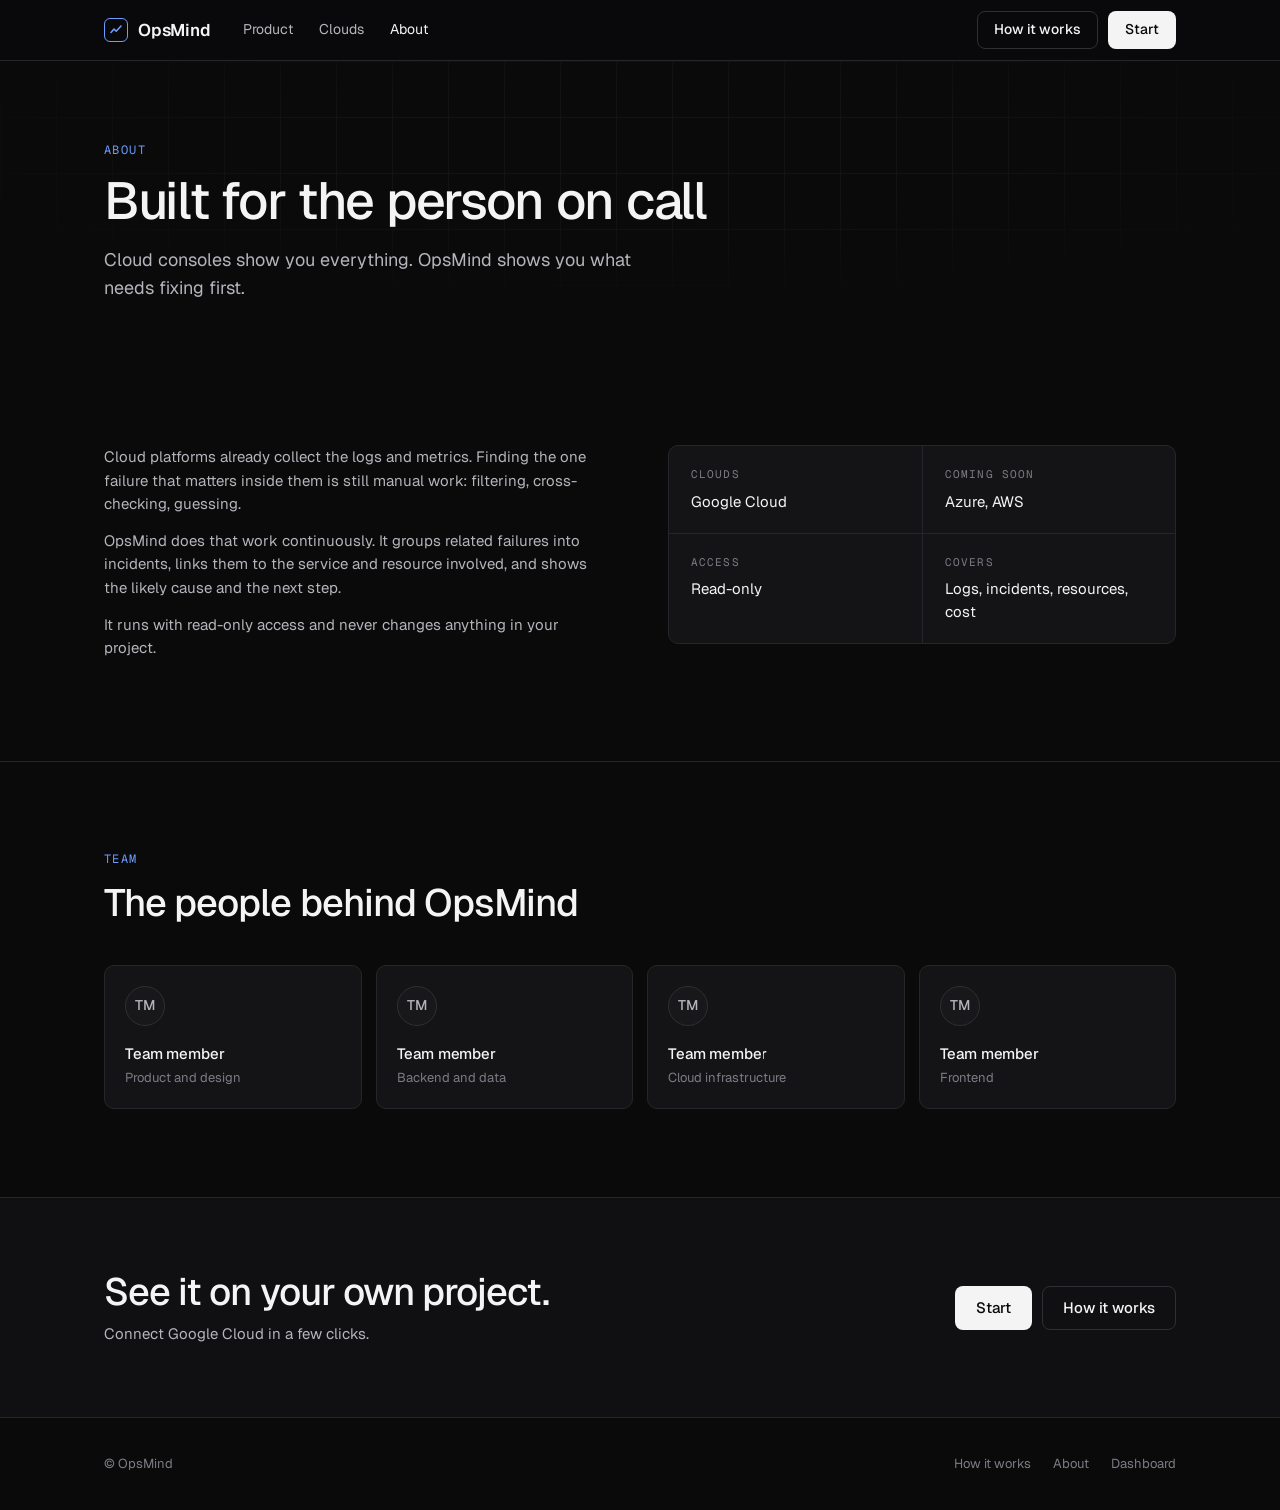
==== static/about.html @ 28931588 "Redesign the landing page; add How it works and About pages Replaces the landing page with a short, " ====
<!doctype html>
<html lang="en">
<head>
<meta charset="utf-8">
<meta name="viewport" content="width=device-width, initial-scale=1">
<title>About · OpsMind</title>
<meta name="description" content="What OpsMind is, why it exists, and the team building it.">
<link rel="preconnect" href="https://fonts.googleapis.com">
<link rel="preconnect" href="https://fonts.gstatic.com" crossorigin>
<link href="https://fonts.googleapis.com/css2?family=Geist:wght@400;500;600&family=Geist+Mono:wght@400;500&display=swap" rel="stylesheet">
<link rel="stylesheet" href="/static/landing.css">
</head>
<body>

<nav class="nav">
  <div class="wrap nav-in">
    <a class="logo" href="/">
      <span class="logo-mark" aria-hidden="true">
        <svg width="12" height="12" viewBox="0 0 12 12" fill="none"><path d="M1 8.5 4 5l2.2 2.2L11 2" stroke="#6c9cff" stroke-width="1.6" stroke-linecap="round" stroke-linejoin="round"/></svg>
      </span>
      OpsMind
    </a>
    <div class="nav-links">
      <a href="/#product">Product</a>
      <a href="/#clouds">Clouds</a>
      <a href="/about" aria-current="page">About</a>
    </div>
    <div class="nav-cta">
      <a class="btn btn-ghost" href="/how-it-works">How it works</a>
      <a class="btn btn-primary" href="/app#projects">Start</a>
    </div>
  </div>
</nav>

<header class="page-head grid-bg">
  <div class="wrap">
    <div class="eyebrow">About</div>
    <h1>Built for the person on call</h1>
    <p class="lede">Cloud consoles show you everything. OpsMind shows you what needs fixing first.</p>
  </div>
</header>

<section class="section">
  <div class="wrap about-grid">
    <div class="reveal">
      <p>Cloud platforms already collect the logs and metrics. Finding the one failure that matters inside them is still manual work: filtering, cross-checking, guessing.</p>
      <p>OpsMind does that work continuously. It groups related failures into incidents, links them to the service and resource involved, and shows the likely cause and the next step.</p>
      <p>It runs with read-only access and never changes anything in your project.</p>
    </div>
    <div class="panel facts reveal">
      <div><div class="label">Clouds</div><div class="v">Google Cloud</div></div>
      <div><div class="label">Coming soon</div><div class="v">Azure, AWS</div></div>
      <div><div class="label">Access</div><div class="v">Read-only</div></div>
      <div><div class="label">Covers</div><div class="v">Logs, incidents, resources, cost</div></div>
    </div>
  </div>
</section>

<section class="section">
  <div class="wrap">
    <div class="section-head reveal">
      <div class="eyebrow">Team</div>
      <h2>The people behind OpsMind</h2>
    </div>
    <!-- TEAM: replace names, initials and roles with the real team. -->
    <div class="team reveal">
      <div class="panel member"><div class="avatar">TM</div><h3>Team member</h3><p>Product and design</p></div>
      <div class="panel member"><div class="avatar">TM</div><h3>Team member</h3><p>Backend and data</p></div>
      <div class="panel member"><div class="avatar">TM</div><h3>Team member</h3><p>Cloud infrastructure</p></div>
      <div class="panel member"><div class="avatar">TM</div><h3>Team member</h3><p>Frontend</p></div>
    </div>
  </div>
</section>

<section class="cta">
  <div class="wrap cta-in">
    <div>
      <h2>See it on your own project.</h2>
      <p>Connect Google Cloud in a few clicks.</p>
    </div>
    <div class="cta-actions">
      <a class="btn btn-primary btn-lg" href="/app#projects">Start</a>
      <a class="btn btn-ghost btn-lg" href="/how-it-works">How it works</a>
    </div>
  </div>
</section>

<footer>
  <div class="wrap foot-in">
    <span>© OpsMind</span>
    <div class="foot-links">
      <a href="/how-it-works">How it works</a>
      <a href="/about">About</a>
      <a href="/app">Dashboard</a>
    </div>
  </div>
</footer>

<script src="/static/landing.js"></script>
</body>
</html>
---- static/landing.css ----
/* OpsMind marketing pages: landing, how it works, about.
   One stylesheet for all three so the pages read as one product. */

:root {
  --bg: #0a0a0b;
  --bg-2: #101012;
  --panel: #141416;
  --panel-2: #18181b;
  --line: #26262a;
  --line-2: #2f2f34;
  --text: #f4f4f5;
  --text-2: #b4b4bb;
  --muted: #7c7c85;
  --accent: #6c9cff;
  --good: #3ecf8e;
  --warn: #f5b041;
  --bad: #f06a6a;
  --radius: 10px;
  --wrap: 1120px;
  --sans: "Geist", ui-sans-serif, system-ui, -apple-system, "Segoe UI", sans-serif;
  --mono: "Geist Mono", ui-monospace, "SFMono-Regular", Menlo, monospace;
}

* { box-sizing: border-box; }
html { scroll-behavior: smooth; }
body {
  margin: 0;
  background: var(--bg);
  color: var(--text);
  font-family: var(--sans);
  font-size: 15px;
  line-height: 1.55;
  -webkit-font-smoothing: antialiased;
}
a { color: inherit; text-decoration: none; }
svg { display: block; }

.wrap { width: 100%; max-width: var(--wrap); margin: 0 auto; padding: 0 24px; }

/* Faint grid behind the hero. Decoration only. */
.grid-bg { position: relative; isolation: isolate; }
.grid-bg::before {
  content: "";
  position: absolute; inset: 0; z-index: -1;
  background-image:
    linear-gradient(var(--line) 1px, transparent 1px),
    linear-gradient(90deg, var(--line) 1px, transparent 1px);
  background-size: 56px 56px;
  opacity: .35;
  -webkit-mask-image: radial-gradient(ellipse 80% 70% at 50% 30%, #000 30%, transparent 75%);
  mask-image: radial-gradient(ellipse 80% 70% at 50% 30%, #000 30%, transparent 75%);
  pointer-events: none;
}

/* ------------------------------------------------------------------- nav */
.nav {
  position: sticky; top: 0; z-index: 20;
  background: rgba(10, 10, 11, .82);
  -webkit-backdrop-filter: blur(10px);
  backdrop-filter: blur(10px);
  border-bottom: 1px solid var(--line);
}
.nav-in { display: flex; align-items: center; gap: 32px; height: 60px; }
.logo { display: flex; align-items: center; gap: 10px; font-weight: 600; font-size: 17px; letter-spacing: -.01em; }
.logo-mark {
  width: 24px; height: 24px; border-radius: 6px;
  border: 1.5px solid var(--accent);
  display: grid; place-items: center;
}
.nav-links { display: flex; gap: 26px; font-size: 14px; color: var(--text-2); }
.nav-links a:hover, .nav-links a[aria-current="page"] { color: var(--text); }
.nav-cta { margin-left: auto; display: flex; align-items: center; gap: 10px; }

.btn {
  display: inline-flex; align-items: center; gap: 8px;
  height: 38px; padding: 0 16px;
  border-radius: 8px; font-size: 14px; font-weight: 500;
  border: 1px solid transparent; transition: background .15s, border-color .15s;
  white-space: nowrap;
}
.btn-primary { background: var(--text); color: #0a0a0b; }
.btn-primary:hover { background: #fff; }
.btn-ghost { border-color: var(--line-2); color: var(--text); }
.btn-ghost:hover, .btn-ghost[aria-current="page"] { border-color: #45454c; background: var(--panel); }
.btn-lg { height: 44px; padding: 0 20px; font-size: 15px; }

/* ----------------------------------------------------------------- type */
.eyebrow {
  font-family: var(--mono); font-size: 12px; letter-spacing: .12em;
  text-transform: uppercase; color: var(--accent);
}
h1, h2, h3 { margin: 0; font-weight: 500; letter-spacing: -.025em; }
h1 { font-size: clamp(40px, 5.6vw, 64px); line-height: 1.04; }
h2 { font-size: clamp(28px, 3.4vw, 38px); line-height: 1.15; }
h3 { font-size: 17px; letter-spacing: -.01em; }
.lede { font-size: 18px; color: var(--text-2); max-width: 30em; margin: 0; }
.mono { font-family: var(--mono); }

section { border-bottom: 1px solid var(--line); }
.section { padding: 88px 0; }
.section-head { margin-bottom: 40px; }
.section-head h2 { margin-top: 12px; }

/* ----------------------------------------------------------------- hero */
.hero { padding: 96px 0 104px; }
.hero-in { display: grid; grid-template-columns: 1fr 1.05fr; gap: 56px; align-items: center; }
.hero h1 { margin-top: 18px; }
.hero .lede { margin-top: 22px; }
.hero-cta { display: flex; gap: 12px; margin-top: 32px; flex-wrap: wrap; }
.hero-note { margin-top: 18px; font-size: 13px; color: var(--muted); display: flex; align-items: center; gap: 8px; }
.live-dot { width: 7px; height: 7px; border-radius: 50%; background: var(--good); box-shadow: 0 0 0 3px rgba(62, 207, 142, .15); flex: none; }

/* -------------------------------------------------------------- panels */
.panel { background: var(--panel); border: 1px solid var(--line); border-radius: var(--radius); }
.panel-pad { padding: 20px 22px; }
.panel-head { display: flex; align-items: flex-start; justify-content: space-between; gap: 12px; }
.panel-title { font-size: 15px; font-weight: 500; }
.panel-sub { font-family: var(--mono); font-size: 11px; letter-spacing: .08em; color: var(--muted); text-transform: uppercase; margin-top: 3px; }
.chip {
  font-family: var(--mono); font-size: 11.5px; color: var(--text-2);
  border: 1px solid var(--line-2); border-radius: 5px; padding: 3px 8px; white-space: nowrap;
}
.label { font-family: var(--mono); font-size: 11px; letter-spacing: .1em; text-transform: uppercase; color: var(--muted); }

/* hero product preview */
.preview { display: grid; gap: 14px; }
.preview-row { display: grid; grid-template-columns: 1fr 1fr; gap: 14px; }
.chart { width: 100%; height: auto; margin-top: 16px; }
.chart text { font-family: var(--mono); font-size: 10px; fill: var(--muted); }
.sev { font-family: var(--mono); font-size: 11px; letter-spacing: .08em; color: var(--bad); display: flex; align-items: center; gap: 7px; }
.sev::before { content: ""; width: 7px; height: 7px; border-radius: 50%; background: var(--bad); }
.incident-title { margin-top: 10px; font-size: 14.5px; line-height: 1.45; }
.cause { margin-top: 8px; font-size: 13px; color: var(--text-2); }
.cause b { color: var(--text); font-weight: 500; }
.link { color: var(--accent); font-size: 13px; display: inline-block; margin-top: 12px; }
.link:hover { text-decoration: underline; }
.events { list-style: none; margin: 12px 0 0; padding: 0; display: grid; gap: 8px; }
.events li { display: flex; justify-content: space-between; gap: 12px; font-family: var(--mono); font-size: 12.5px; }
.events .t { color: var(--muted); }
.lvl-err { color: var(--bad); }
.lvl-warn { color: var(--warn); }
.flow {
  display: flex; align-items: center; gap: 10px; flex-wrap: wrap;
  padding: 12px 18px; font-family: var(--mono); font-size: 12.5px;
}
.flow .arrow { color: var(--muted); }
.flow .hl { color: var(--accent); }
.flow .note { margin-left: auto; font-family: var(--sans); font-size: 12.5px; color: var(--muted); }

/* ---------------------------------------------------------- providers */
.providers { padding: 44px 0; text-align: center; }
.providers .label { display: block; margin-bottom: 22px; }
.provider-row { display: flex; justify-content: center; gap: 14px; flex-wrap: wrap; }
.provider {
  display: flex; align-items: center; gap: 10px;
  padding: 10px 16px; border: 1px solid var(--line); border-radius: 8px;
  font-size: 15px;
}
.provider.soon { color: var(--muted); }
.badge {
  font-family: var(--mono); font-size: 10.5px; letter-spacing: .06em; text-transform: uppercase;
  padding: 2px 7px; border-radius: 4px;
}
.badge-live { color: var(--good); background: rgba(62, 207, 142, .1); }
.badge-soon { color: var(--muted); background: var(--panel-2); }

/* ---------------------------------------------------------- workspace */
.workspace { display: grid; grid-template-columns: 1.55fr 1fr; gap: 14px; }
.stack { display: grid; gap: 14px; }
.stat { display: flex; flex-direction: column; justify-content: space-between; min-height: 150px; }
.stat-row { display: flex; align-items: baseline; justify-content: space-between; gap: 12px; margin-top: 10px; }
.stat-value { font-size: 30px; font-weight: 500; letter-spacing: -.02em; }
.delta { font-family: var(--mono); font-size: 13px; }
.delta.bad { color: var(--bad); }
.delta.good { color: var(--good); }
.stat-foot { font-size: 13px; color: var(--muted); margin-top: 6px; }
.legend { display: flex; gap: 18px; margin-top: 10px; font-size: 12px; color: var(--muted); }
.legend span { display: inline-flex; align-items: center; gap: 7px; }
.legend i { display: inline-block; width: 18px; border-top: 2px solid var(--accent); }
.legend i.prev { border-top: 2px dashed #6b6b73; }

/* ---------------------------------------------------------- trust strip */
.trust { display: grid; grid-template-columns: repeat(4, 1fr); }
.trust > div { padding: 22px; border-left: 1px solid var(--line); }
.trust > div:first-child { border-left: 0; }
.trust h3 { font-size: 14.5px; margin-top: 8px; }
.trust p { margin: 4px 0 0; font-size: 13px; color: var(--muted); }

/* -------------------------------------------------------------- CTA */
.cta { padding: 72px 0; background: var(--bg-2); }
.cta-in { display: flex; align-items: center; justify-content: space-between; gap: 32px; flex-wrap: wrap; }
.cta p { margin: 8px 0 0; color: var(--text-2); }
.cta-actions { display: flex; gap: 10px; }

/* ----------------------------------------------------------- footer */
footer { padding: 36px 0; }
.foot-in { display: flex; align-items: center; justify-content: space-between; gap: 24px; flex-wrap: wrap; font-size: 13px; color: var(--muted); }
.foot-links { display: flex; gap: 22px; }
.foot-links a:hover { color: var(--text); }

/* ------------------------------------------------- inner page header */
.page-head { padding: 80px 0 56px; }
.page-head h1 { font-size: clamp(36px, 4.6vw, 52px); margin-top: 14px; }
.page-head .lede { margin-top: 18px; }

/* ------------------------------------------------- how it works page */
.steps { display: grid; grid-template-columns: repeat(4, 1fr); position: relative; }
.step { padding-right: 22px; }
.step-num {
  width: 34px; height: 34px; border-radius: 50%;
  display: grid; place-items: center;
  border: 1px solid var(--line-2); background: var(--panel);
  font-family: var(--mono); font-size: 13px; color: var(--accent);
  position: relative; z-index: 1;
}
.step-line { position: absolute; top: 17px; left: 34px; right: 22px; border-top: 1px dashed var(--line-2); }
.step h3 { margin-top: 22px; }
.step p { margin: 8px 0 0; font-size: 14px; color: var(--text-2); }
.step .panel { margin-top: 18px; padding: 11px 14px; font-family: var(--mono); font-size: 12px; color: var(--text-2); }

.video {
  aspect-ratio: 16 / 9; width: 100%; overflow: hidden;
  display: grid; place-items: center; text-align: center;
  background: radial-gradient(ellipse at 50% 40%, rgba(108, 156, 255, .07), transparent 60%), var(--panel);
}
.video video, .video iframe { width: 100%; height: 100%; border: 0; }
.play {
  width: 64px; height: 64px; border-radius: 50%;
  border: 1px solid var(--line-2); background: var(--panel-2);
  display: grid; place-items: center; margin: 0 auto 16px;
}

/* --------------------------------------------------------- about page */
.about-grid { display: grid; grid-template-columns: 1fr 1fr; gap: 56px; align-items: start; }
.about-grid p { margin: 0 0 14px; color: var(--text-2); }
.facts { display: grid; grid-template-columns: 1fr 1fr; }
.facts > div { padding: 20px 22px; border-top: 1px solid var(--line); border-left: 1px solid var(--line); }
.facts > div:nth-child(-n+2) { border-top: 0; }
.facts > div:nth-child(odd) { border-left: 0; }
.facts .v { font-size: 15px; margin-top: 6px; }
.team { display: grid; grid-template-columns: repeat(4, 1fr); gap: 14px; }
.member { padding: 20px; }
.avatar {
  width: 40px; height: 40px; border-radius: 50%;
  background: var(--panel-2); border: 1px solid var(--line-2);
  display: grid; place-items: center; font-size: 14px; font-weight: 500; color: var(--text-2);
}
.member h3 { margin-top: 16px; font-size: 15px; }
.member p { margin: 3px 0 0; font-size: 13px; color: var(--muted); }

/* ------------------------------------------------------------ motion */
.js .reveal { opacity: 0; transform: translateY(10px); transition: opacity .5s ease, transform .5s ease; }
.js .reveal.in { opacity: 1; transform: none; }
@media (prefers-reduced-motion: reduce) {
  html { scroll-behavior: auto; }
  .js .reveal { opacity: 1; transform: none; transition: none; }
}

/* ---------------------------------------------------------- responsive */
@media (max-width: 960px) {
  .hero-in, .workspace, .about-grid { grid-template-columns: 1fr; }
  .steps { grid-template-columns: 1fr 1fr; row-gap: 40px; }
  .step-line { display: none; }
  .trust { grid-template-columns: 1fr 1fr; }
  .trust > div:nth-child(3) { border-left: 0; }
  .trust > div:nth-child(n+3) { border-top: 1px solid var(--line); }
  .team { grid-template-columns: 1fr 1fr; }
}
@media (max-width: 640px) {
  .nav-links { display: none; }
  .nav-in { gap: 16px; }
  .hero { padding: 64px 0 72px; }
  .section { padding: 64px 0; }
  .preview-row, .steps, .trust, .team, .facts { grid-template-columns: 1fr; }
  .trust > div, .facts > div { border-left: 0 !important; border-top: 1px solid var(--line); }
  .trust > div:first-child, .facts > div:first-child { border-top: 0; }
  .flow .note { margin-left: 0; width: 100%; }
  .cta-actions { width: 100%; }
}
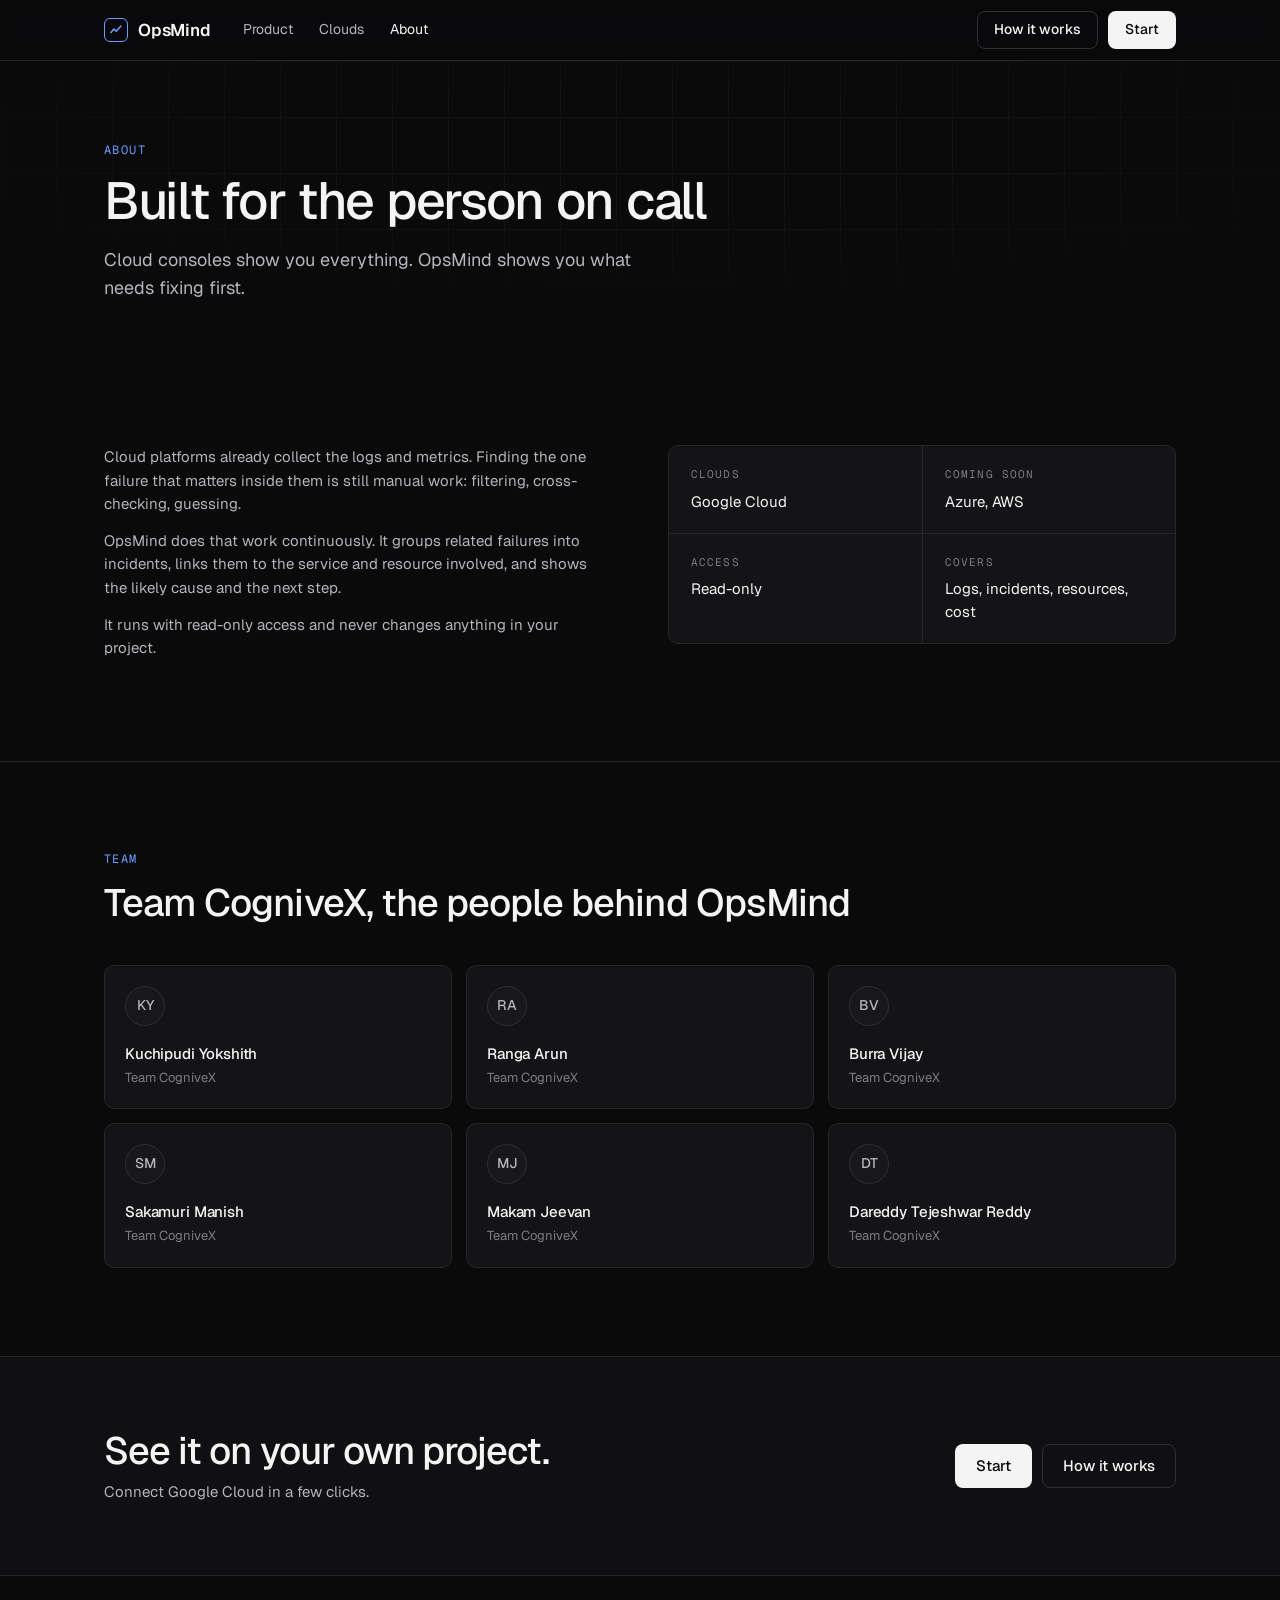
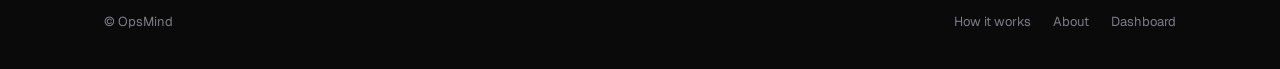
==== commit ff5cbf72: "docs(about): add Team CogniveX, the six members Replaces the four placeholder cards with the real te" ====
--- a/static/about.html
+++ b/static/about.html
@@ -27,7 +27,7 @@
     </div>
     <div class="nav-cta">
       <a class="btn btn-ghost" href="/how-it-works">How it works</a>
-      <a class="btn btn-primary" href="/app#projects">Start</a>
+      <a class="btn btn-primary" href="/app#setup">Start</a>
     </div>
   </div>
 </nav>
@@ -60,14 +60,15 @@
   <div class="wrap">
     <div class="section-head reveal">
       <div class="eyebrow">Team</div>
-      <h2>The people behind OpsMind</h2>
+      <h2>Team CogniveX, the people behind OpsMind</h2>
     </div>
-    <!-- TEAM: replace names, initials and roles with the real team. -->
     <div class="team reveal">
-      <div class="panel member"><div class="avatar">TM</div><h3>Team member</h3><p>Product and design</p></div>
-      <div class="panel member"><div class="avatar">TM</div><h3>Team member</h3><p>Backend and data</p></div>
-      <div class="panel member"><div class="avatar">TM</div><h3>Team member</h3><p>Cloud infrastructure</p></div>
-      <div class="panel member"><div class="avatar">TM</div><h3>Team member</h3><p>Frontend</p></div>
+      <div class="panel member"><div class="avatar">KY</div><h3>Kuchipudi Yokshith</h3><p>Team CogniveX</p></div>
+      <div class="panel member"><div class="avatar">RA</div><h3>Ranga Arun</h3><p>Team CogniveX</p></div>
+      <div class="panel member"><div class="avatar">BV</div><h3>Burra Vijay</h3><p>Team CogniveX</p></div>
+      <div class="panel member"><div class="avatar">SM</div><h3>Sakamuri Manish</h3><p>Team CogniveX</p></div>
+      <div class="panel member"><div class="avatar">MJ</div><h3>Makam Jeevan</h3><p>Team CogniveX</p></div>
+      <div class="panel member"><div class="avatar">DT</div><h3>Dareddy Tejeshwar Reddy</h3><p>Team CogniveX</p></div>
     </div>
   </div>
 </section>
@@ -79,7 +80,7 @@
       <p>Connect Google Cloud in a few clicks.</p>
     </div>
     <div class="cta-actions">
-      <a class="btn btn-primary btn-lg" href="/app#projects">Start</a>
+      <a class="btn btn-primary btn-lg" href="/app#setup">Start</a>
       <a class="btn btn-ghost btn-lg" href="/how-it-works">How it works</a>
     </div>
   </div>
--- a/static/landing.css
+++ b/static/landing.css
@@ -238,7 +238,7 @@
 .facts > div:nth-child(-n+2) { border-top: 0; }
 .facts > div:nth-child(odd) { border-left: 0; }
 .facts .v { font-size: 15px; margin-top: 6px; }
-.team { display: grid; grid-template-columns: repeat(4, 1fr); gap: 14px; }
+.team { display: grid; grid-template-columns: repeat(3, 1fr); gap: 14px; }
 .member { padding: 20px; }
 .avatar {
   width: 40px; height: 40px; border-radius: 50%;
@@ -277,3 +277,63 @@
   .flow .note { margin-left: 0; width: 100%; }
   .cta-actions { width: 100%; }
 }
+
+/* ------------------------------------------------------------------------
+   Dashboard components, embedded on the marketing pages.
+   Copied value-for-value from static/styles.css (.card, .tile, .pill) so the
+   preview reads as the real product, not an illustration of it. Scoped under
+   .dash so it cannot leak into the page's own type and spacing. Keep these in
+   step with styles.css if the dashboard tokens change.
+   ------------------------------------------------------------------------ */
+.dash {
+  --d-bg-elev: #11141a;
+  --d-bg-elev2: #171b23;
+  --d-border: #232833;
+  --d-border-soft: #1b1f28;
+  --d-text: #e8ebf1;
+  --d-text-dim: #a3abba;
+  --d-text-faint: #7b8394;
+  --d-accent: #6c9cff;
+  --d-ok: #34d399;
+  --d-warn: #fbbf24;
+  --d-err: #f87171;
+  --d-crit: #e11d48;
+  --d-shadow: 0 1px 3px rgba(0,0,0,.4), 0 8px 24px rgba(0,0,0,.25);
+  font: 14px/1.5 -apple-system, BlinkMacSystemFont, "Segoe UI", Roboto, sans-serif;
+  color: var(--d-text);
+}
+.dash .card {
+  background: var(--d-bg-elev); border: 1px solid var(--d-border);
+  border-radius: 10px; padding: 15px 16px; box-shadow: var(--d-shadow);
+}
+.dash .card h3 { margin: 0 0 2px; font-size: 13.5px; font-weight: 650; letter-spacing: 0; }
+.dash .card .hint { color: var(--d-text-faint); font-size: 11.5px; margin-bottom: 12px; }
+.dash .card-head { display: flex; justify-content: space-between; align-items: flex-start; gap: 10px; }
+.dash .chart-box { position: relative; height: 200px; }
+.dash .chart-box.tall { height: 240px; }
+.dash .tile .label { color: var(--d-text-dim); font-size: 11.5px; text-transform: uppercase; letter-spacing: .5px; font-family: inherit; }
+.dash .tile .value { font-size: 30px; font-weight: 700; letter-spacing: -1px; margin: 5px 0 1px; font-variant-numeric: tabular-nums; }
+.dash .tile .foot { color: var(--d-text-faint); font-size: 11.5px; }
+.dash .pill {
+  display: inline-flex; align-items: center; gap: 5px; padding: 3px 9px;
+  border-radius: 999px; font-size: 11px; font-weight: 650; letter-spacing: .2px;
+  border: 1px solid transparent; white-space: nowrap;
+}
+.dash .pill .dot { width: 6px; height: 6px; border-radius: 50%; background: currentColor; }
+.dash .pill.ok { color: var(--d-ok); background: rgba(52,211,153,.11); border-color: rgba(52,211,153,.3); }
+.dash .pill.warn { color: var(--d-warn); background: rgba(251,191,36,.11); border-color: rgba(251,191,36,.3); }
+.dash .pill.err { color: var(--d-err); background: rgba(248,113,113,.11); border-color: rgba(248,113,113,.3); }
+.dash .pill.crit { color: #fff; background: var(--d-crit); border-color: var(--d-crit); }
+.dash .pill.muted { color: var(--d-text-faint); background: var(--d-bg-elev2); border-color: var(--d-border); }
+.dash .inc-title { font-size: 13.5px; font-weight: 650; margin-top: 10px; }
+.dash .inc-meta { color: var(--d-text-dim); font-size: 12.5px; margin-top: 4px; }
+.dash .inc-meta b { color: var(--d-text); font-weight: 600; }
+.dash a.more { color: var(--d-accent); font-size: 12.5px; display: inline-block; margin-top: 10px; }
+.dash .loglist { list-style: none; margin: 0; padding: 0; font-family: ui-monospace, SFMono-Regular, Menlo, Consolas, monospace; font-size: 12px; }
+.dash .loglist li { display: grid; grid-template-columns: 52px 1fr auto; gap: 8px; padding: 5px 0; border-bottom: 1px solid var(--d-border-soft); }
+.dash .loglist li:last-child { border-bottom: 0; }
+.dash .loglist .sv { font-weight: 700; }
+.dash .loglist .sv.e { color: var(--d-err); }
+.dash .loglist .sv.w { color: var(--d-warn); }
+.dash .loglist .sv.i { color: var(--d-text-faint); }
+.dash .loglist .ts { color: var(--d-text-faint); }
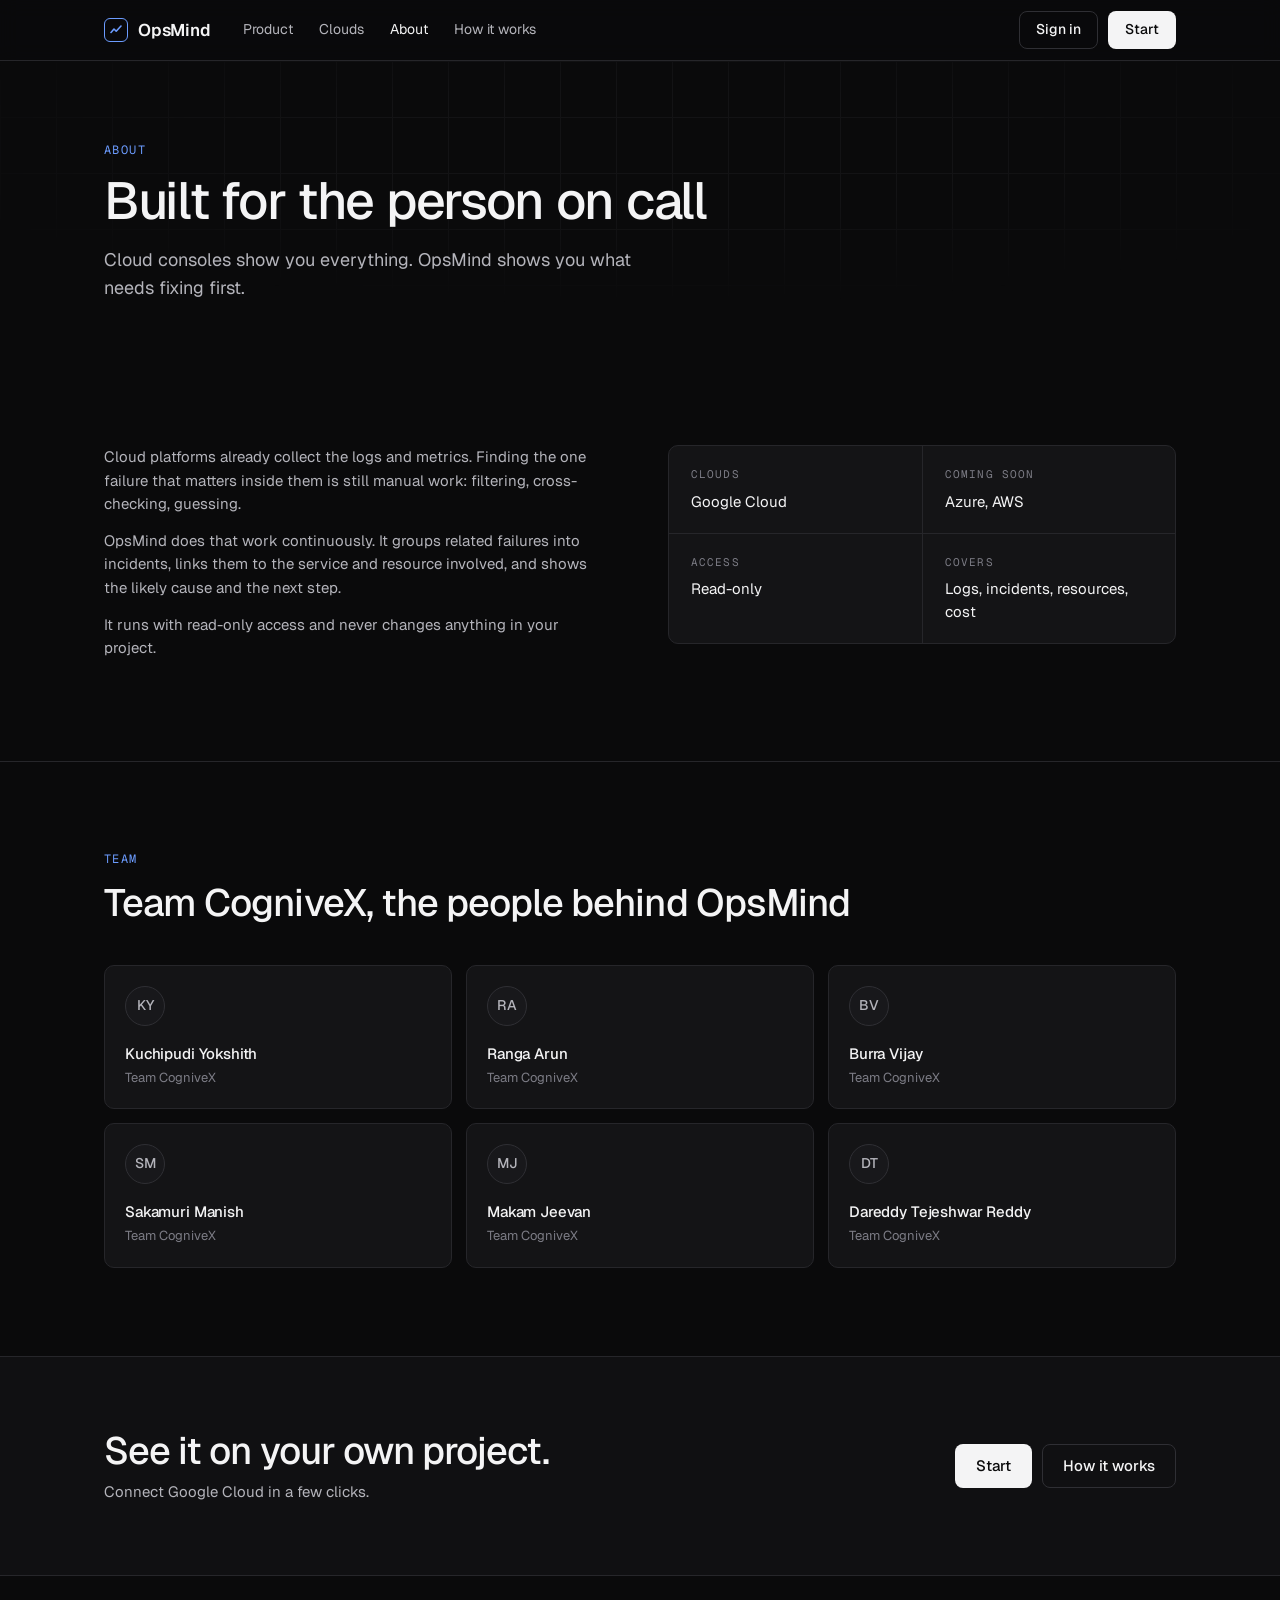
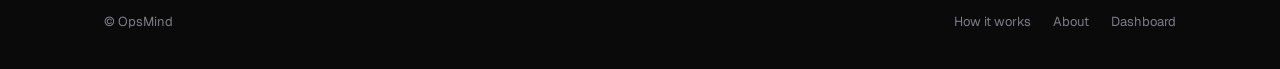
==== commit bad5127b: "Add sign in, sign up and an account page; Start needs an account Accounts sit on top of the existing" ====
--- a/static/about.html
+++ b/static/about.html
@@ -24,9 +24,10 @@
       <a href="/#product">Product</a>
       <a href="/#clouds">Clouds</a>
       <a href="/about" aria-current="page">About</a>
+      <a href="/how-it-works">How it works</a>
     </div>
     <div class="nav-cta">
-      <a class="btn btn-ghost" href="/how-it-works">How it works</a>
+      <!--auth--><a class="btn btn-ghost" href="/signin">Sign in</a><!--/auth-->
       <a class="btn btn-primary" href="/app#setup">Start</a>
     </div>
   </div>
--- a/static/landing.css
+++ b/static/landing.css
@@ -337,3 +337,142 @@
 .dash .loglist .sv.w { color: var(--d-warn); }
 .dash .loglist .sv.i { color: var(--d-text-faint); }
 .dash .loglist .ts { color: var(--d-text-faint); }
+
+/* ------------------------------------------------------------------------
+   Accounts: the nav avatar, sign in, sign up and the account page.
+   ------------------------------------------------------------------------ */
+.nav-profile { display: inline-flex; border-radius: 50%; }
+.nav-profile:focus-visible { outline: 2px solid var(--accent); outline-offset: 2px; }
+.nav-avatar {
+  width: 36px; height: 36px; border-radius: 50%;
+  display: grid; place-items: center;
+  background: var(--panel-2); border: 1px solid var(--line-2);
+  font-size: 12.5px; font-weight: 600; letter-spacing: .02em; color: var(--text);
+  transition: border-color .15s, background .15s;
+}
+.nav-profile:hover .nav-avatar,
+.nav-profile[aria-current="page"] .nav-avatar { border-color: var(--accent); background: var(--panel); }
+
+button.btn { font-family: inherit; cursor: pointer; }
+/* A <button> keeps the browser's own fill unless told otherwise; the ghost
+   style was written for links. :hover still wins on specificity. */
+button.btn-ghost { background: transparent; }
+.btn:disabled { opacity: .6; cursor: default; }
+.btn-block { width: 100%; justify-content: center; }
+
+.auth {
+  min-height: calc(100vh - 61px);
+  display: grid; place-items: center;
+  padding: 56px 16px 80px; border-bottom: 0;
+}
+.auth-card { width: 100%; max-width: 420px; padding: 32px 30px 28px; }
+.auth-title { font-size: 30px; line-height: 1.15; margin-top: 12px; }
+.auth-sub { margin: 8px 0 0; color: var(--text-2); font-size: 14.5px; }
+.auth-alt { margin: 22px 0 0; font-size: 13.5px; color: var(--muted); text-align: center; }
+.auth-alt a { color: var(--accent); }
+.auth-alt a:hover { text-decoration: underline; }
+
+/* The log stream behind the sign-in card: one column either side, the gap
+   between them kept for the card. Faded at every edge so it reads as
+   texture, and it stays still for anyone who prefers reduced motion. */
+.auth { position: relative; overflow: hidden; }
+.auth-card { position: relative; z-index: 1; }
+.auth-bg {
+  position: absolute; inset: 0; z-index: 0;
+  display: grid; grid-template-columns: 1fr 1fr; column-gap: 520px;
+  padding: 0 32px;
+  pointer-events: none; user-select: none;
+  font-family: var(--mono); font-size: 12px; line-height: 2.2;
+  color: var(--muted); opacity: .5;
+  -webkit-mask-image: linear-gradient(to bottom, transparent, #000 18%, #000 82%, transparent);
+  mask-image: linear-gradient(to bottom, transparent, #000 18%, #000 82%, transparent);
+}
+.auth-bg-col { overflow: hidden; min-width: 0; }
+.auth-bg-col:first-child {
+  -webkit-mask-image: linear-gradient(to right, #000 55%, transparent);
+  mask-image: linear-gradient(to right, #000 55%, transparent);
+}
+.auth-bg-col:last-child {
+  -webkit-mask-image: linear-gradient(to left, #000 55%, transparent);
+  mask-image: linear-gradient(to left, #000 55%, transparent);
+}
+.auth-bg-track { animation: auth-stream 110s linear infinite; }
+.auth-bg-col:last-child .auth-bg-track { animation-duration: 140s; }
+.auth-bg-track > div { white-space: pre; overflow: hidden; }
+.auth-bg-track span { margin-right: 1.4em; }
+.auth-bg .t { color: #5a5a62; }
+.auth-bg .s { color: var(--text-2); }
+.auth-bg .lv.e { color: var(--bad); }
+.auth-bg .lv.w { color: var(--warn); }
+@keyframes auth-stream { from { transform: translateY(0); } to { transform: translateY(-50%); } }
+@media (prefers-reduced-motion: reduce) { .auth-bg-track { animation: none; } }
+@media (max-width: 1100px) {
+  .auth-bg { grid-template-columns: 1fr; opacity: .3; }
+  .auth-bg-col:first-child { -webkit-mask-image: none; mask-image: none; }
+  .auth-bg-col:last-child { display: none; }
+}
+
+.form { display: grid; gap: 16px; margin-top: 26px; }
+.field { display: grid; gap: 7px; font-size: 13px; color: var(--text-2); }
+.field-hint { font-size: 12px; color: var(--muted); }
+.pw-wrap { position: relative; display: block; }
+.pw-wrap .input { padding-right: 68px; }
+.pw-toggle {
+  position: absolute; right: 6px; top: 50%; transform: translateY(-50%);
+  height: 30px; padding: 0 10px; border: 0; border-radius: 6px;
+  background: transparent; color: var(--muted);
+  font: 500 12.5px var(--sans); cursor: pointer;
+  transition: color .15s, background .15s;
+}
+.pw-toggle:hover { color: var(--text); background: var(--panel-2); }
+.pw-toggle:focus-visible { outline: 2px solid var(--accent); outline-offset: 1px; }
+.input {
+  width: 100%; height: 42px; padding: 0 12px;
+  border-radius: 8px; border: 1px solid var(--line-2);
+  background: var(--bg-2); color: var(--text);
+  font: inherit; font-size: 14.5px;
+  transition: border-color .15s, box-shadow .15s;
+}
+.input:hover { border-color: #45454c; }
+.input:focus { outline: none; border-color: var(--accent); box-shadow: 0 0 0 3px rgba(108, 156, 255, .18); }
+.input[readonly] { color: var(--muted); background: var(--panel); border-color: var(--line); box-shadow: none; }
+.form-error {
+  margin: 0; padding: 10px 12px; border-radius: 8px; font-size: 13px;
+  color: #ffb4b4; background: rgba(240, 106, 106, .1); border: 1px solid rgba(240, 106, 106, .3);
+}
+.form-error[hidden], .form-ok[hidden], .notice[hidden] { display: none; }
+.form-ok { font-size: 13px; color: var(--good); }
+.form-actions { display: flex; align-items: center; gap: 14px; }
+
+.acct { padding: 56px 0 88px; }
+.acct-hero { display: flex; align-items: center; gap: 20px; flex-wrap: wrap; }
+.avatar-lg { width: 64px; height: 64px; font-size: 22px; color: var(--text); flex: none; }
+.acct-who { min-width: 0; }
+.acct-who h1 { font-size: clamp(28px, 3.4vw, 36px); line-height: 1.15; margin-top: 6px; overflow-wrap: anywhere; }
+.acct-email { margin: 4px 0 0; color: var(--text-2); overflow-wrap: anywhere; }
+.acct-hero-actions { margin-left: auto; display: flex; gap: 10px; }
+.notice {
+  margin: 28px 0 0; padding: 12px 16px; border-radius: 8px; font-size: 13.5px;
+  color: #f3d29b; background: rgba(245, 176, 65, .08); border: 1px solid rgba(245, 176, 65, .3);
+}
+.acct-load-error { margin-top: 28px; }
+.acct-grid { display: grid; grid-template-columns: 1.35fr 1fr; gap: 16px; margin-top: 32px; align-items: start; }
+.acct-col { display: grid; gap: 16px; min-width: 0; }
+.acct-card { padding: 22px 24px; }
+.acct-card .form { margin-top: 18px; }
+.acct-card-sub { margin: 4px 0 0; font-size: 13.5px; color: var(--muted); }
+.kv { margin: 14px 0 0; }
+.kv > div { display: flex; justify-content: space-between; gap: 16px; padding: 11px 0; border-top: 1px solid var(--line); font-size: 14px; }
+.kv dt { color: var(--muted); }
+.kv dd { margin: 0; text-align: right; font-family: var(--mono); font-size: 13px; overflow-wrap: anywhere; }
+.acct-signout { margin-top: 16px; }
+
+@media (max-width: 960px) {
+  .acct-grid { grid-template-columns: 1fr; }
+}
+@media (max-width: 640px) {
+  .auth-card { padding: 26px 20px 22px; }
+  .acct { padding: 40px 0 64px; }
+  .acct-hero-actions { margin-left: 0; width: 100%; }
+  .acct-card { padding: 20px 18px; }
+}
